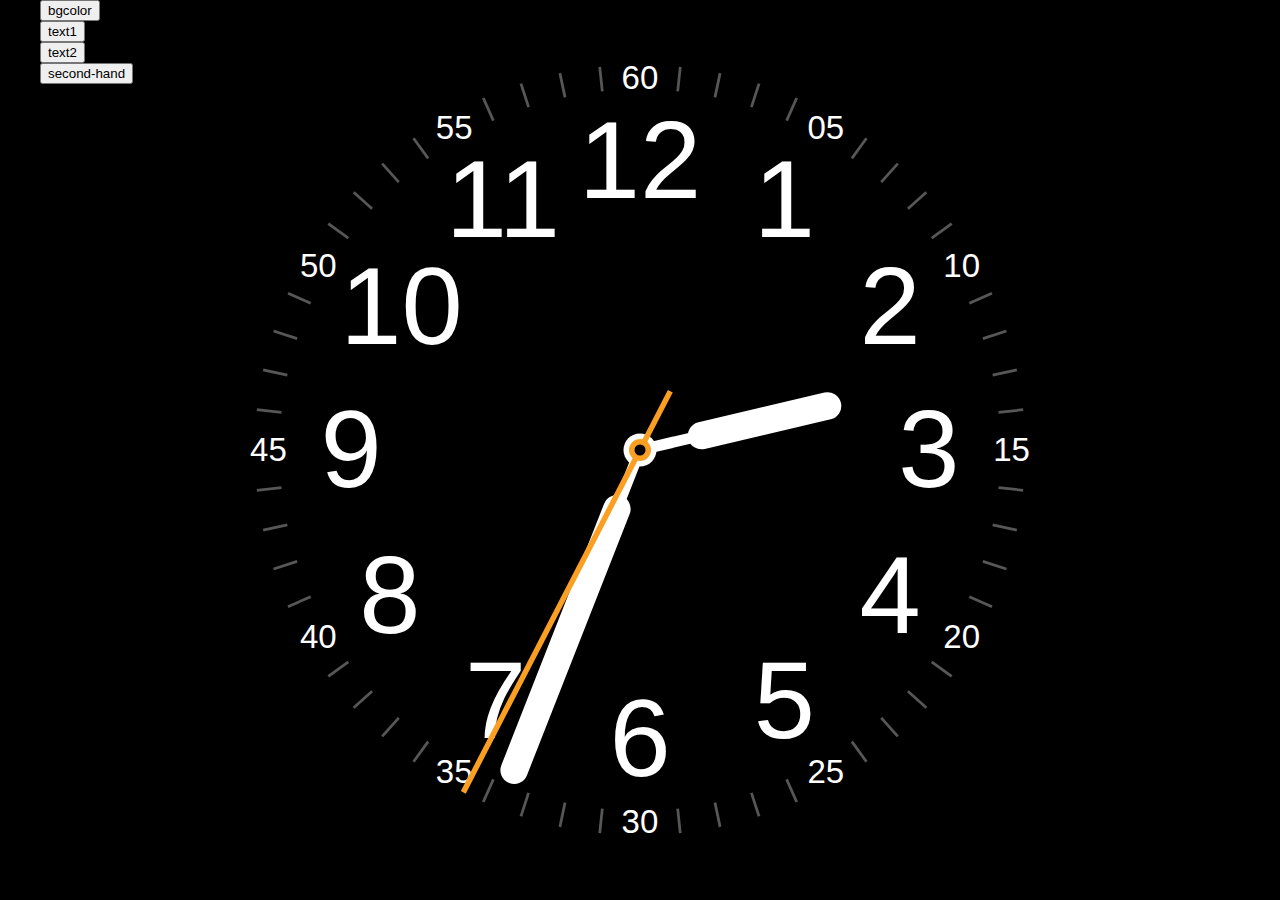
==== clock/index.html @ 812befa0 "first commit" ====
﻿<!DOCTYPE html>
<html>

<head>

  <meta charset="UTF-8">

  <title>HTML5</title>

    <link rel="stylesheet" href="css/style.css" media="screen" type="text/css" />
<!--!!!!!!!!!!!!!!-->
	<script type="text/javascript" src="jquery.min.js"></script>
	<script type="text/javascript" src="colpick.js"></script>
	<link rel="stylesheet" type="text/css" href="colpick.css" />
</head>

<body style="overflow:hidden;">
<div id="ds">
	<span><button id="pisker">bgcolor</button></span><br/>
	<span><button id="text1">text1</button></span><br/>
	<span><button id="text2">text2</button></span><br/>
	<span><button id="z">second-hand</button></span><br/>
</div>
<script>
$(function(){

	$('#pisker').colpick({
		//onSubmit:提交按钮执行函数
		onSubmit:function(A,B){//第二值是获取颜色
			//console.log(B);//控
			$('body').css('background','#'+B);
			$('#ds').css('background','#'+B);
		}
	});
	$('#text1').colpick({	
		onSubmit:function(A,B){
			$('.hour-text').css('color','#'+B);
			
		}
	});
	$('#text2').colpick({	
		onSubmit:function(A,B){
			$('.minute-text').css('color','#'+B);
			
		}
	});
	$('#z').colpick({	
		onSubmit:function(A,B){
			$('.second-hand').css('background','#'+B);
			
		}
	});

});
	
</script>	

<!--!!!!!!!!!!!!!!-->

<div class="fill">
  <div class="reference"></div>
  <div class="clock" id="utility-clock">
    <div class="centre">
      <div class="dynamic"></div>
      <div class="expand round circle-1"></div>
      <div class="anchor hour">
        <div class="element thin-hand"></div>
        <div class="element fat-hand"></div>
      </div>
      <div class="anchor minute">
        <div class="element thin-hand"></div>
        <div class="element fat-hand minute-hand"></div>
      </div>
      <div class="anchor second">
        <div class="element second-hand"></div>
      </div>
      <div class="expand round circle-2"></div>
      <div class="expand round circle-3"></div>
    </div>
  </div>
</div>

  <script src="js/index.js"></script>
<!--!!!!!!!!!!!!!!!!!!!!!!!!!!!!!!!-->
<script type="text/javascript">
	
document.getElementById('btn').onclick = function(){
	document.getElementById('color').click();
};

document.getElementById('color').onchange = function(){
	document.body.style.background = this.value;
};


</script>
</body>

</html>
---- clock/css/style.css ----
body {
    background: black;
}
#ds{
	width:30px;
	height:150px;
	background:#000;
	position:absolute;
	top:0px;
	left:0px;
    overflow:hidden;	
transition:width 0.5s;
	-moz-transition:width 2s; /* Firefox 4 */
	-webkit-transition:width 0.5s; /* Safari and Chrome */
	-o-transition:width 2s; /* Opera */
}
#ds:hover{
	width:300px;	
}
#ds span{
	margin:0px 40px;
}


.clock {
    position: absolute;
    opacity: 1;
}

.fill .clock {
    left: 50%;
    top: 50%;
}

.centre {
    position: absolute;
    top: 50%;
    left: 50%;
    width: 0;
    height: 0;
}

.expand {
    position: absolute;
    top: 0;
    left: 0;
    transform: translate(-50%, -50%);
}

.anchor {
    position: absolute;
    top: 0;
    left: 0;
    width: 0;
    height: 0;
}

.element {
	position: absolute;
	top: 0;
	left: 0;
	background-color: #CCCCCC;
}

.round {
    border-radius: 296px;
}

.circle-1 {
    background: white;
    width: 12px;
    height: 12px;
}

.circle-2 {
    background: #FA9F22;
    width: 8px;
    height: 8px;
}

.circle-3 {
    background: black;
    width: 4px;
    height: 4px;
}

.second {
    transform: rotate(180deg);
}

.minute {
    transform: rotate(54deg);
}

.second-hand {
    width: 2px;
    height: 164px;
    background: #FA9F22;
    transform: translate(-50%,-100%) translateY(24px);
}

.hour {
    transform: rotate(304.5deg);
}

.thin-hand {
    width: 4px;
    height: 50px;
    background: white;
    transform: translate(-50%,-100%);
}

.fat-hand {
    width: 10px;
    height: 57px;
    border-radius: 10px;
    background: white;
    transform: translate(-50%,-100%) translateY(-18px);
}

.minute-hand {
    height: 112px;
}

.hour-text {
    position: absolute;
    font: 40px Hei, Helvetica, Arial, sans-serif;
    color: white;
    transform: translate(-50%,-50%);
}

.hour-10 {
    padding-left: 0.4ex;
}
.hour-11 {
    padding-left: 0.25ex;
}

.minute-text {
    position: absolute;
    font: 12px Avenir Next, Helvetica, Arial, sans-serif;
    color: white;
    transform: translate(-50%,-50%);
}

.minute-line {
    background: white;
    width: 1px;
    height: 9px;
    transform: translate(-50%,-100%) translateY(-131px);
    opacity: 0.34;
}
---- clock/colpick.css ----
/*
colpick Color Picker / colpick.com
*/

/*Main container*/
.colpick {
	position: absolute;
	width: 346px;
	height: 170px;
	overflow: hidden;
	display: none;
	font-family: Arial, Helvetica, sans-serif;
	background:#ebebeb;
	border: 1px solid #bbb;
	-webkit-border-radius: 5px;
	-moz-border-radius: 5px;
	border-radius: 5px;
	
	/*Prevents selecting text when dragging the selectors*/
	-webkit-user-select: none;
	-moz-user-select: none;
	-ms-user-select: none;
	-o-user-select: none;
	user-select: none;
}
/*Color selection box with gradients*/
.colpick_color {
	position: absolute;
	left: 7px;
	top: 7px;
	width: 156px;
	height: 156px;
	overflow: hidden;
	outline: 1px solid #aaa;
	cursor: crosshair;
}
.colpick_color_overlay1 {
	position: absolute;
	left:0;
	top:0;
	width: 156px;
	height: 156px;
	-ms-filter: "progid:DXImageTransform.Microsoft.gradient(GradientType=1,startColorstr='#ffffff', endColorstr='#00ffffff')"; /* IE8 */
	background: -moz-linear-gradient(left, rgba(255,255,255,1) 0%, rgba(255,255,255,0) 100%); /* FF3.6+ */
	background: -webkit-gradient(linear, left top, right top, color-stop(0%,rgba(255,255,255,1)), color-stop(100%,rgba(255,255,255,0))); /* Chrome,Safari4+ */
	background: -webkit-linear-gradient(left, rgba(255,255,255,1) 0%,rgba(255,255,255,0) 100%); /* Chrome10+,Safari5.1+ */
	background: -o-linear-gradient(left, rgba(255,255,255,1) 0%,rgba(255,255,255,0) 100%); /* Opera 11.10+ */
	background: -ms-linear-gradient(left, rgba(255,255,255,1) 0%,rgba(255,255,255,0) 100%); /* IE10+ */
	background: linear-gradient(to right, rgba(255,255,255,1) 0%, rgba(255,255,255,0) 100%);
	filter:  progid:DXImageTransform.Microsoft.gradient(GradientType=1,startColorstr='#ffffff', endColorstr='#00ffffff'); /* IE6 & IE7 */
}
.colpick_color_overlay2 {
	position: absolute;
	left:0;
	top:0;
	width: 156px;
	height: 156px;
	-ms-filter: "progid:DXImageTransform.Microsoft.gradient(GradientType=0,startColorstr='#00000000', endColorstr='#000000')"; /* IE8 */
	background: -moz-linear-gradient(top, rgba(0,0,0,0) 0%, rgba(0,0,0,1) 100%); /* FF3.6+ */
	background: -webkit-gradient(linear, left top, left bottom, color-stop(0%,rgba(0,0,0,0)), color-stop(100%,rgba(0,0,0,1))); /* Chrome,Safari4+ */
	background: -webkit-linear-gradient(top, rgba(0,0,0,0) 0%,rgba(0,0,0,1) 100%); /* Chrome10+,Safari5.1+ */
	background: -o-linear-gradient(top, rgba(0,0,0,0) 0%,rgba(0,0,0,1) 100%); /* Opera 11.10+ */
	background: -ms-linear-gradient(top, rgba(0,0,0,0) 0%,rgba(0,0,0,1) 100%); /* IE10+ */
	background: linear-gradient(to bottom, rgba(0,0,0,0) 0%,rgba(0,0,0,1) 100%); /* W3C */
	filter: progid:DXImageTransform.Microsoft.gradient( startColorstr='#00000000', endColorstr='#000000',GradientType=0 ); /* IE6-9 */
}
/*Circular color selector*/
.colpick_selector_outer {
	background:none;
	position: absolute;
	width: 11px;
	height: 11px;
	margin: -6px 0 0 -6px;
	border: 1px solid black;
	border-radius: 50%;
}
.colpick_selector_inner{
	position: absolute;
	width: 9px;
	height: 9px;
	border: 1px solid white;
	border-radius: 50%;
}
/*Vertical hue bar*/
.colpick_hue {
	position: absolute;
	top: 6px;
	left: 175px;
	width: 19px;
	height: 156px;
	border: 1px solid #aaa;
	cursor: n-resize;
}
/*Hue bar sliding indicator*/
.colpick_hue_arrs {
	position: absolute;
	left: -8px;
	width: 35px;
	height: 7px;
	margin: -7px 0 0 0;
}
.colpick_hue_larr {
	position:absolute;
	width: 0; 
	height: 0; 
	border-top: 6px solid transparent;
	border-bottom: 6px solid transparent;
	border-left: 7px solid #858585;
}
.colpick_hue_rarr {
	position:absolute;
	right:0;
	width: 0; 
	height: 0; 
	border-top: 6px solid transparent;
	border-bottom: 6px solid transparent; 
	border-right: 7px solid #858585; 
}
/*New color box*/
.colpick_new_color {
	position: absolute;
	left: 207px;
	top: 6px;
	width: 60px;
	height: 27px;
	background: #f00;
	border: 1px solid #8f8f8f;
}
/*Current color box*/
.colpick_current_color {
	position: absolute;
	left: 277px;
	top: 6px;
	width: 60px;
	height: 27px;
	background: #f00;
	border: 1px solid #8f8f8f;
}
/*Input field containers*/
.colpick_field, .colpick_hex_field  {
	position: absolute;
	height: 20px;
	width: 60px;
	overflow:hidden;
	background:#f3f3f3;
	color:#b8b8b8;
	font-size:12px;
	border:1px solid #bdbdbd;
	-webkit-border-radius: 3px;
	-moz-border-radius: 3px;
	border-radius: 3px;
}
.colpick_rgb_r {
	top: 40px;
	left: 207px;
}
.colpick_rgb_g {
	top: 67px;
	left: 207px;
}
.colpick_rgb_b {
	top: 94px;
	left: 207px;
}
.colpick_hsb_h {
	top: 40px;
	left: 277px;
}
.colpick_hsb_s {
	top: 67px;
	left: 277px;
}
.colpick_hsb_b {
	top: 94px;
	left: 277px;
}
.colpick_hex_field {
	width: 68px;
	left: 207px;
	top: 121px;
}
/*Text field container on focus*/
.colpick_focus {
	border-color: #999;
}
/*Field label container*/
.colpick_field_letter {
	position: absolute;
	width: 12px;
	height: 20px;
	line-height: 20px;
	padding-left: 4px;
	background: #efefef;
	border-right: 1px solid #bdbdbd;
	font-weight: bold;
	color:#777;
}
/*Text inputs*/
.colpick_field input, .colpick_hex_field input {
	position: absolute;
	right: 11px;
	margin: 0;
	padding: 0;
	height: 20px;
	line-height: 20px;
	background: transparent;
	border: none;
	font-size: 12px;
	font-family: Arial, Helvetica, sans-serif;
	color: #555;
	text-align: right;
	outline: none;
}
.colpick_hex_field input {
	right: 4px;
}
/*Field up/down arrows*/
.colpick_field_arrs {
	position: absolute;
	top: 0;
	right: 0;
	width: 9px;
	height: 21px;
	cursor: n-resize;
}
.colpick_field_uarr {
	position: absolute;
	top: 5px;
	width: 0; 
	height: 0; 
	border-left: 4px solid transparent;
	border-right: 4px solid transparent;
	border-bottom: 4px solid #959595;
}
.colpick_field_darr {
	position: absolute;
	bottom:5px;
	width: 0; 
	height: 0; 
	border-left: 4px solid transparent;
	border-right: 4px solid transparent;
	border-top: 4px solid #959595;
}
/*Submit/Select button*/
.colpick_submit {
	position: absolute;
	left: 207px;
	top: 149px;
	width: 130px;
	height: 22px;
	line-height:22px;
	background: #efefef;
	text-align: center;
	color: #555;
	font-size: 12px;
	font-weight:bold;
	border: 1px solid #bdbdbd;
	-webkit-border-radius: 3px;
	-moz-border-radius: 3px;
	border-radius: 3px;
}
.colpick_submit:hover {
	background:#f3f3f3;
	border-color:#999;
	cursor: pointer;
}

/*full layout with no submit button*/
.colpick_full_ns  .colpick_submit, .colpick_full_ns .colpick_current_color{
	display:none;
}
.colpick_full_ns .colpick_new_color {
	width: 130px;
	height: 25px;
}
.colpick_full_ns .colpick_rgb_r, .colpick_full_ns .colpick_hsb_h {
	top: 42px;
}
.colpick_full_ns .colpick_rgb_g, .colpick_full_ns .colpick_hsb_s {
	top: 73px;
}
.colpick_full_ns .colpick_rgb_b, .colpick_full_ns .colpick_hsb_b {
	top: 104px;
}
.colpick_full_ns .colpick_hex_field {
	top: 135px;
}

/*rgbhex layout*/
.colpick_rgbhex .colpick_hsb_h, .colpick_rgbhex .colpick_hsb_s, .colpick_rgbhex .colpick_hsb_b {
	display:none;
}
.colpick_rgbhex {
	width:282px;
}
.colpick_rgbhex .colpick_field, .colpick_rgbhex .colpick_submit {
	width:68px;
}
.colpick_rgbhex .colpick_new_color {
	width:34px;
	border-right:none;
}
.colpick_rgbhex .colpick_current_color {
	width:34px;
	left:240px;
	border-left:none;
}

/*rgbhex layout, no submit button*/
.colpick_rgbhex_ns  .colpick_submit, .colpick_rgbhex_ns .colpick_current_color{
	display:none;
}
.colpick_rgbhex_ns .colpick_new_color{
	width:68px;
	border: 1px solid #8f8f8f;
}
.colpick_rgbhex_ns .colpick_rgb_r {
	top: 42px;
}
.colpick_rgbhex_ns .colpick_rgb_g {
	top: 73px;
}
.colpick_rgbhex_ns .colpick_rgb_b {
	top: 104px;
}
.colpick_rgbhex_ns .colpick_hex_field {
	top: 135px;
}

/*hex layout*/
.colpick_hex .colpick_hsb_h, .colpick_hex .colpick_hsb_s, .colpick_hex .colpick_hsb_b, .colpick_hex .colpick_rgb_r, .colpick_hex .colpick_rgb_g, .colpick_hex .colpick_rgb_b {
	display:none;
}
.colpick_hex {
	width:206px;
	height:201px;
}
.colpick_hex .colpick_hex_field {
	width:72px;
	height:25px;
	top:168px;
	left:80px;
}
.colpick_hex .colpick_hex_field div, .colpick_hex .colpick_hex_field input {
	height: 25px;
	line-height: 25px;
}
.colpick_hex .colpick_new_color {
	left:9px;
	top:168px;
	width:30px;
	border-right:none;
}
.colpick_hex .colpick_current_color {
	left:39px;
	top:168px;
	width:30px;
	border-left:none;
}
.colpick_hex .colpick_submit {
	left:164px;
	top: 168px;
	width:30px;
	height:25px;
	line-height: 25px;
}

/*hex layout, no submit button*/
.colpick_hex_ns  .colpick_submit, .colpick_hex_ns .colpick_current_color {
	display:none;
}
.colpick_hex_ns .colpick_hex_field {
	width:80px;
}
.colpick_hex_ns .colpick_new_color{
	width:60px;
	border: 1px solid #8f8f8f;
}

/*Dark color scheme*/
.colpick_dark {
	background: #161616;
	border-color: #2a2a2a;
}
.colpick_dark .colpick_color {
	outline-color: #333;
}
.colpick_dark .colpick_hue {
	border-color: #555;
}
.colpick_dark .colpick_field, .colpick_dark .colpick_hex_field {
	background: #101010;
	border-color: #2d2d2d;
}
.colpick_dark .colpick_field_letter {
	background: #131313;
	border-color: #2d2d2d;
	color: #696969;
}
.colpick_dark .colpick_field input, .colpick_dark .colpick_hex_field input {
	color: #7a7a7a;
}
.colpick_dark .colpick_field_uarr {
	border-bottom-color:#696969;
}
.colpick_dark .colpick_field_darr {
	border-top-color:#696969;
}
.colpick_dark .colpick_focus {
	border-color:#444;
}
.colpick_dark .colpick_submit {
	background: #131313;
	border-color:#2d2d2d;
	color:#7a7a7a;
}
.colpick_dark .colpick_submit:hover {
	background-color:#101010;
	border-color:#444;
}
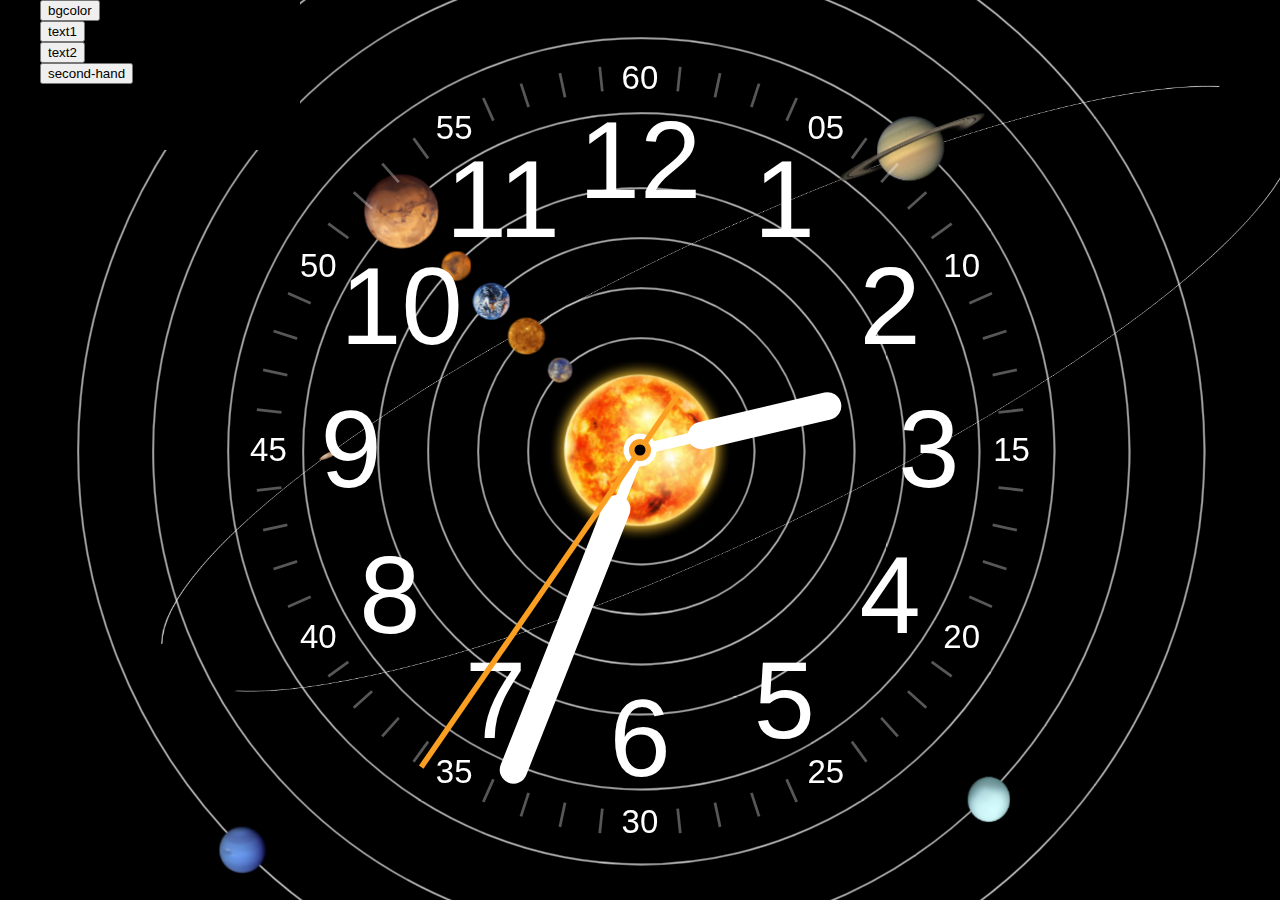
==== commit 4062a42f: "add planet animation" ====
--- a/clock/index.html
+++ b/clock/index.html
@@ -3,97 +3,102 @@
 
 <head>
 
-  <meta charset="UTF-8">
+	<meta charset="UTF-8">
 
-  <title>HTML5</title>
+	<title>HTML5</title>
 
-    <link rel="stylesheet" href="css/style.css" media="screen" type="text/css" />
-<!--!!!!!!!!!!!!!!-->
+	<link rel="stylesheet" href="css/style.css" media="screen" type="text/css" />
+	<!--!!!!!!!!!!!!!!-->
 	<script type="text/javascript" src="jquery.min.js"></script>
 	<script type="text/javascript" src="colpick.js"></script>
 	<link rel="stylesheet" type="text/css" href="colpick.css" />
 </head>
 
 <body style="overflow:hidden;">
-<div id="ds">
-	<span><button id="pisker">bgcolor</button></span><br/>
-	<span><button id="text1">text1</button></span><br/>
-	<span><button id="text2">text2</button></span><br/>
-	<span><button id="z">second-hand</button></span><br/>
-</div>
-<script>
-$(function(){
 
-	$('#pisker').colpick({
-		//onSubmit:提交按钮执行函数
-		onSubmit:function(A,B){//第二值是获取颜色
-			//console.log(B);//控
-			$('body').css('background','#'+B);
-			$('#ds').css('background','#'+B);
-		}
-	});
-	$('#text1').colpick({	
-		onSubmit:function(A,B){
-			$('.hour-text').css('color','#'+B);
-			
-		}
-	});
-	$('#text2').colpick({	
-		onSubmit:function(A,B){
-			$('.minute-text').css('color','#'+B);
-			
-		}
-	});
-	$('#z').colpick({	
-		onSubmit:function(A,B){
-			$('.second-hand').css('background','#'+B);
-			
-		}
-	});
+	<iframe style="position: fixed;background-color:#00000000;top: 0;left: 0;width: 100vw;height: 100vh;z-index: -1;"
+		src="../planet/index.html" allowtransparency="true" frameborder="0" width="100vw" height="100vh" scrolling="no">
+	</iframe>
 
-});
-	
-</script>	
+	<div id="ds">
+		<span><button id="pisker">bgcolor</button></span><br />
+		<span><button id="text1">text1</button></span><br />
+		<span><button id="text2">text2</button></span><br />
+		<span><button id="z">second-hand</button></span><br />
+	</div>
+	<script>
+		$(function () {
 
-<!--!!!!!!!!!!!!!!-->
+			$('#pisker').colpick({
+				//onSubmit:提交按钮执行函数
+				onSubmit: function (A, B) {//第二值是获取颜色
+					//console.log(B);//控
+					$('body').css('background', '#' + B);
+					$('#ds').css('background', '#' + B);
+				}
+			});
+			$('#text1').colpick({
+				onSubmit: function (A, B) {
+					$('.hour-text').css('color', '#' + B);
 
-<div class="fill">
-  <div class="reference"></div>
-  <div class="clock" id="utility-clock">
-    <div class="centre">
-      <div class="dynamic"></div>
-      <div class="expand round circle-1"></div>
-      <div class="anchor hour">
-        <div class="element thin-hand"></div>
-        <div class="element fat-hand"></div>
-      </div>
-      <div class="anchor minute">
-        <div class="element thin-hand"></div>
-        <div class="element fat-hand minute-hand"></div>
-      </div>
-      <div class="anchor second">
-        <div class="element second-hand"></div>
-      </div>
-      <div class="expand round circle-2"></div>
-      <div class="expand round circle-3"></div>
-    </div>
-  </div>
-</div>
+				}
+			});
+			$('#text2').colpick({
+				onSubmit: function (A, B) {
+					$('.minute-text').css('color', '#' + B);
 
-  <script src="js/index.js"></script>
-<!--!!!!!!!!!!!!!!!!!!!!!!!!!!!!!!!-->
-<script type="text/javascript">
-	
-document.getElementById('btn').onclick = function(){
-	document.getElementById('color').click();
-};
+				}
+			});
+			$('#z').colpick({
+				onSubmit: function (A, B) {
+					$('.second-hand').css('background', '#' + B);
 
-document.getElementById('color').onchange = function(){
-	document.body.style.background = this.value;
-};
+				}
+			});
+
+		});
+
+	</script>
+
+	<!--!!!!!!!!!!!!!!-->
+
+	<div class="fill">
+		<div class="reference"></div>
+		<div class="clock" id="utility-clock">
+			<div class="centre">
+				<div class="dynamic"></div>
+				<div class="expand round circle-1"></div>
+				<div class="anchor hour">
+					<div class="element thin-hand"></div>
+					<div class="element fat-hand"></div>
+				</div>
+				<div class="anchor minute">
+					<div class="element thin-hand"></div>
+					<div class="element fat-hand minute-hand"></div>
+				</div>
+				<div class="anchor second">
+					<div class="element second-hand"></div>
+				</div>
+				<div class="expand round circle-2"></div>
+				<div class="expand round circle-3"></div>
+			</div>
+		</div>
+	</div>
+
+	<script src="js/index.js"></script>
+	<!--!!!!!!!!!!!!!!!!!!!!!!!!!!!!!!!-->
+	<script type="text/javascript">
+
+		document.getElementById('btn').onclick = function () {
+			document.getElementById('color').click();
+		};
+
+		document.getElementById('color').onchange = function () {
+			document.body.style.background = this.value;
+		};
 
 
-</script>
+	</script>
 </body>
 
 </html>--- a/clock/css/style.css
+++ b/clock/css/style.css
@@ -1,24 +1,30 @@
 body {
-    background: black;
+    background: #00000099;
 }
-#ds{
-	width:30px;
-	height:150px;
-	background:#000;
-	position:absolute;
-	top:0px;
-	left:0px;
-    overflow:hidden;	
-transition:width 0.5s;
-	-moz-transition:width 2s; /* Firefox 4 */
-	-webkit-transition:width 0.5s; /* Safari and Chrome */
-	-o-transition:width 2s; /* Opera */
+
+#ds {
+    width: 30px;
+    height: 150px;
+    background: #000;
+    position: absolute;
+    top: 0px;
+    left: 0px;
+    overflow: hidden;
+    transition: width 0.5s;
+    -moz-transition: width 2s;
+    /* Firefox 4 */
+    -webkit-transition: width 0.5s;
+    /* Safari and Chrome */
+    -o-transition: width 2s;
+    /* Opera */
 }
-#ds:hover{
-	width:300px;	
+
+#ds:hover {
+    width: 300px;
 }
-#ds span{
-	margin:0px 40px;
+
+#ds span {
+    margin: 0px 40px;
 }
 
 
@@ -56,10 +62,10 @@
 }
 
 .element {
-	position: absolute;
-	top: 0;
-	left: 0;
-	background-color: #CCCCCC;
+    position: absolute;
+    top: 0;
+    left: 0;
+    background-color: #CCCCCC;
 }
 
 .round {
@@ -96,7 +102,7 @@
     width: 2px;
     height: 164px;
     background: #FA9F22;
-    transform: translate(-50%,-100%) translateY(24px);
+    transform: translate(-50%, -100%) translateY(24px);
 }
 
 .hour {
@@ -107,7 +113,7 @@
     width: 4px;
     height: 50px;
     background: white;
-    transform: translate(-50%,-100%);
+    transform: translate(-50%, -100%);
 }
 
 .fat-hand {
@@ -115,7 +121,7 @@
     height: 57px;
     border-radius: 10px;
     background: white;
-    transform: translate(-50%,-100%) translateY(-18px);
+    transform: translate(-50%, -100%) translateY(-18px);
 }
 
 .minute-hand {
@@ -126,12 +132,13 @@
     position: absolute;
     font: 40px Hei, Helvetica, Arial, sans-serif;
     color: white;
-    transform: translate(-50%,-50%);
+    transform: translate(-50%, -50%);
 }
 
 .hour-10 {
     padding-left: 0.4ex;
 }
+
 .hour-11 {
     padding-left: 0.25ex;
 }
@@ -140,13 +147,13 @@
     position: absolute;
     font: 12px Avenir Next, Helvetica, Arial, sans-serif;
     color: white;
-    transform: translate(-50%,-50%);
+    transform: translate(-50%, -50%);
 }
 
 .minute-line {
     background: white;
     width: 1px;
     height: 9px;
-    transform: translate(-50%,-100%) translateY(-131px);
+    transform: translate(-50%, -100%) translateY(-131px);
     opacity: 0.34;
-}
+}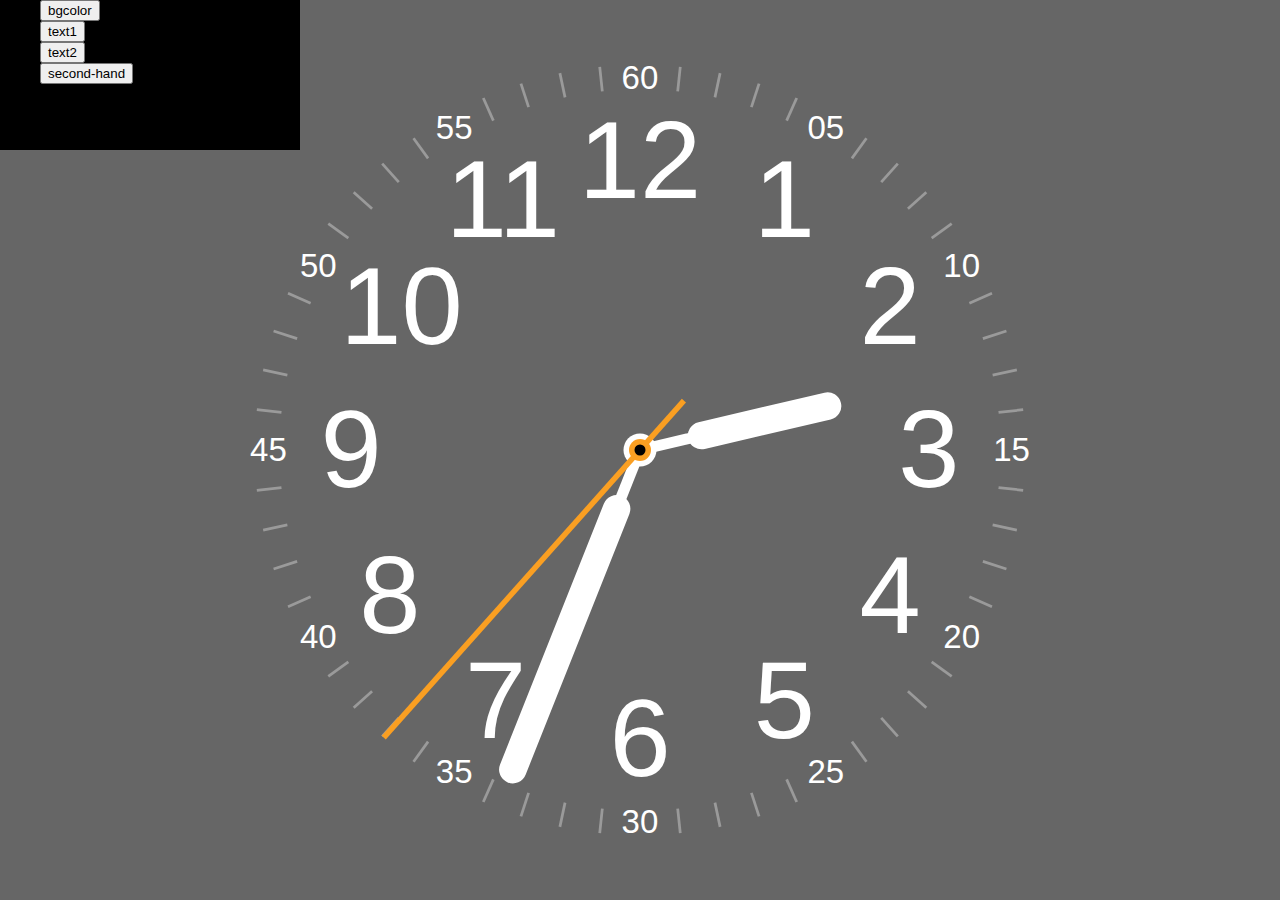
==== commit cde5fd49: "update" ====
--- a/clock/index.html
+++ b/clock/index.html
@@ -15,10 +15,6 @@
 </head>
 
 <body style="overflow:hidden;">
-
-	<iframe style="position: fixed;background-color:#00000000;top: 0;left: 0;width: 100vw;height: 100vh;z-index: -1;"
-		src="../planet/index.html" allowtransparency="true" frameborder="0" width="100vw" height="100vh" scrolling="no">
-	</iframe>
 
 	<div id="ds">
 		<span><button id="pisker">bgcolor</button></span><br />
--- a/clock/css/style.css
+++ b/clock/css/style.css
@@ -1,6 +1,14 @@
-body {
-    background: #00000099;
+
+html, body {
+    background: transparent !important;
+    /* 或者使用 */
+    background-color: transparent !important;
+    
+    background: #00000099 !important;
+    /* 或者使用 */
+    background-color: #00000099 !important;
 }
+
 
 #ds {
     width: 30px;
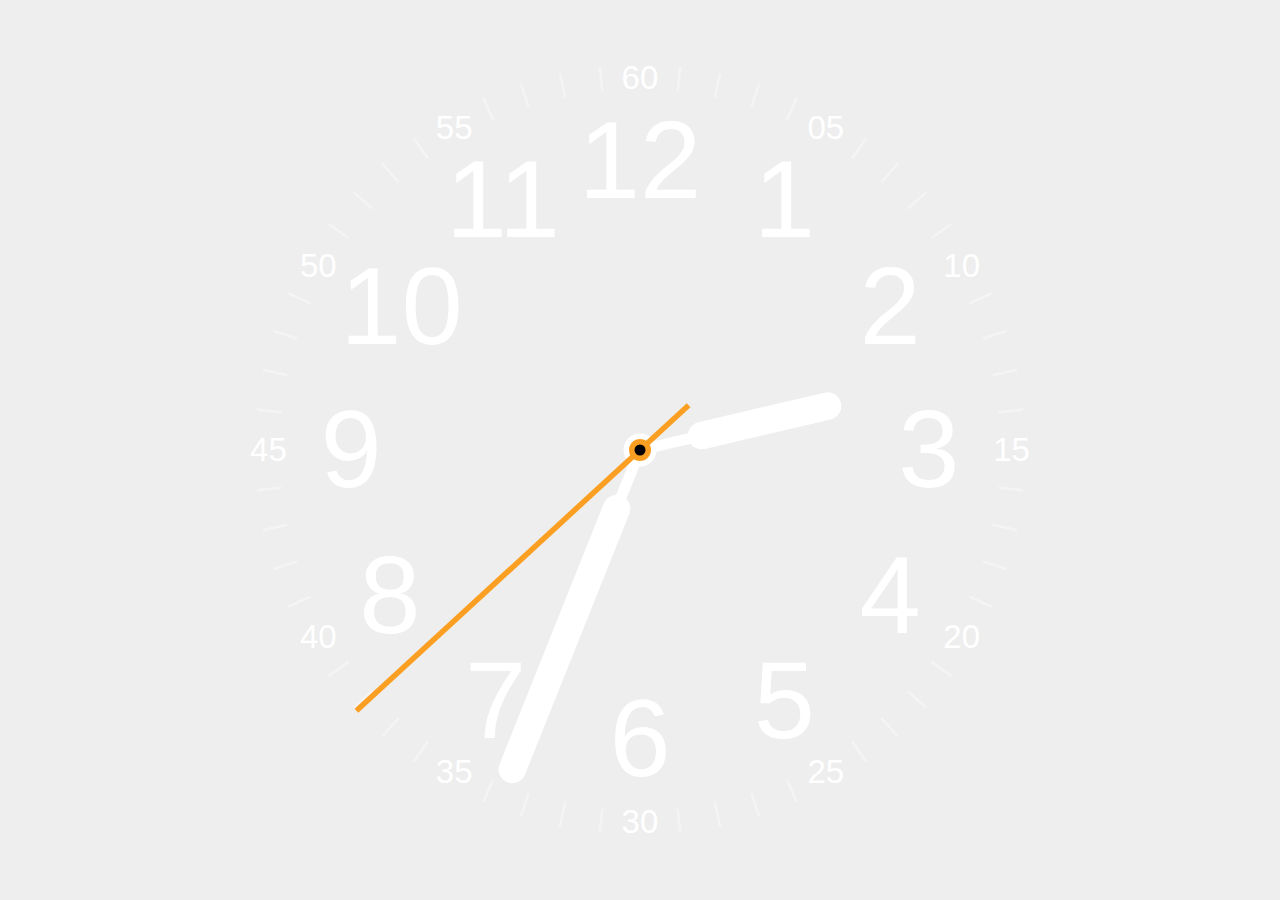
==== commit a87521ed: "update" ====
--- a/clock/index.html
+++ b/clock/index.html
@@ -12,11 +12,32 @@
 	<script type="text/javascript" src="jquery.min.js"></script>
 	<script type="text/javascript" src="colpick.js"></script>
 	<link rel="stylesheet" type="text/css" href="colpick.css" />
+
+	<style type="text/css">
+		@media screen and (orientation: portrait) {
+			.date {
+				margin: auto;
+				margin-top: calc(100vh / 2 + min(100vw, 100vh) / 2 * 0.9);
+				font-size: 48px;
+				color: white;
+			}
+		}
+
+		@media screen and (orientation: landscape) {
+			.date {
+				position: fixed;
+				left: calc(100vw / 2 + min(100vw, 100vh) / 2 * 0.7);
+				top: calc(100vh / 2 + min(100vw, 100vh) / 2 * 0.7);
+				font-size: 48px;
+				color: white;
+			}
+		}
+	</style>
 </head>
 
 <body style="overflow:hidden;">
 
-	<div id="ds">
+	<!-- <div id="ds">
 		<span><button id="pisker">bgcolor</button></span><br />
 		<span><button id="text1">text1</button></span><br />
 		<span><button id="text2">text2</button></span><br />
@@ -54,7 +75,7 @@
 
 		});
 
-	</script>
+	</script> -->
 
 	<!--!!!!!!!!!!!!!!-->
 
@@ -80,19 +101,30 @@
 			</div>
 		</div>
 	</div>
+	<div style="position:fixed;display: flex;align-items: center; width: 100%; height: 100%;">
+		<div id="date" class="date">
+
+		</div>
+	</div>
 
 	<script src="js/index.js"></script>
 	<!--!!!!!!!!!!!!!!!!!!!!!!!!!!!!!!!-->
 	<script type="text/javascript">
 
-		document.getElementById('btn').onclick = function () {
-			document.getElementById('color').click();
-		};
+		// document.getElementById('btn').onclick = function () {
+		// 	document.getElementById('color').click();
+		// };
 
-		document.getElementById('color').onchange = function () {
-			document.body.style.background = this.value;
-		};
+		// document.getElementById('color').onchange = function () {
+		// 	document.body.style.background = this.value;
+		// };
 
+		function updateDate() {
+			var now = new Date();
+			document.getElementById('date').innerText = now.getFullYear() + "-" + (now.getMonth() + 1) + '-' + now.getDate();
+		}
+		// updateDate();
+		// setInterval(updateDate, 60000)
 
 	</script>
 </body>
--- a/clock/css/style.css
+++ b/clock/css/style.css
@@ -4,15 +4,16 @@
     /* 或者使用 */
     background-color: transparent !important;
     
-    background: #00000099 !important;
-    /* 或者使用 */
-    background-color: #00000099 !important;
+    background: #00000011 !important;
+    background-color: #00000011 !important;
+}
+iframe {
+    pointer-events: none;
 }
 
-
 #ds {
-    width: 30px;
-    height: 150px;
+    width: 0;
+    height: 0;
     background: #000;
     position: absolute;
     top: 0px;
